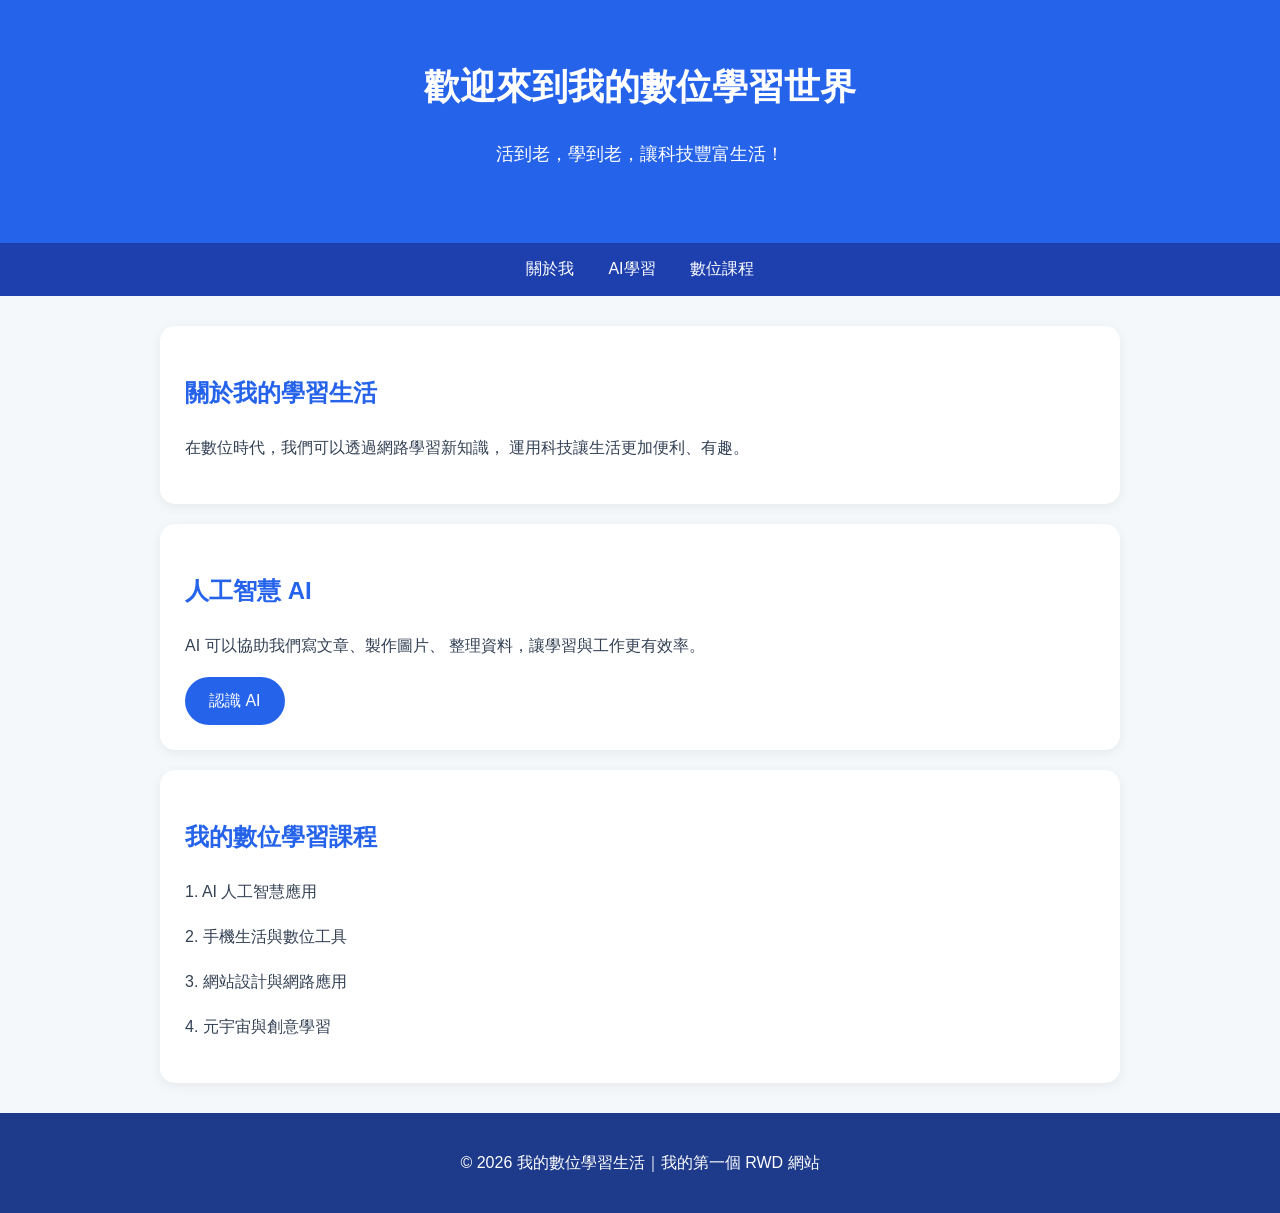
==== index.html @ a0faf8cd "Create index.html" ====
<!DOCTYPE html>
<html lang="zh-Hant">
<head>
  <meta charset="UTF-8">
  <meta name="viewport" content="width=device-width, initial-scale=1.0">
  <title>我的數位學習生活</title>
  <style>
    * {
      box-sizing: border-box;
    }

    body {
      margin: 0;
      font-family: "Microsoft JhengHei", sans-serif;
      background: #f4f8fb;
      color: #334155;
      line-height: 1.8;
    }

    header {
      background: #2563eb;
      color: white;
      text-align: center;
      padding: 55px 20px;
    }

    header h1 {
      font-size: 36px;
      margin: 0;
    }

    header p {
      font-size: 18px;
    }

    nav {
      background: #1e40af;
      text-align: center;
      padding: 12px;
    }

    nav a {
      color: white;
      text-decoration: none;
      margin: 0 15px;
    }

    main {
      max-width: 1000px;
      margin: 30px auto;
      padding: 0 20px;
    }

    .card {
      background: white;
      padding: 25px;
      margin-bottom: 20px;
      border-radius: 15px;
      box-shadow: 0 3px 12px #00000010;
    }

    .card h2 {
      color: #2563eb;
    }

    .button {
      display: inline-block;
      background: #2563eb;
      color: white;
      padding: 10px 24px;
      border-radius: 25px;
      text-decoration: none;
    }

    footer {
      background: #1e3a8a;
      color: white;
      text-align: center;
      padding: 20px;
    }

    /* RWD：平板及手機版面調整 */
    @media (max-width: 600px) {
      header {
        padding: 35px 15px;
      }

      header h1 {
        font-size: 26px;
      }

      nav a {
        display: inline-block;
        margin: 5px 8px;
      }

      main {
        padding: 0 12px;
      }

      .card {
        padding: 18px;
      }
    }
  </style>
</head>

<body>

  <header>
    <h1>歡迎來到我的數位學習世界</h1>
    <p>活到老，學到老，讓科技豐富生活！</p>
  </header>

  <nav>
    <a href="#about">關於我</a>
    <a href="#ai">AI學習</a>
    <a href="#course">數位課程</a>
  </nav>

  <main>

    <section class="card" id="about">
      <h2>關於我的學習生活</h2>
      <p>
        在數位時代，我們可以透過網路學習新知識，
        運用科技讓生活更加便利、有趣。
      </p>
    </section>

    <section class="card" id="ai">
      <h2>人工智慧 AI</h2>
      <p>
        AI 可以協助我們寫文章、製作圖片、
        整理資料，讓學習與工作更有效率。
      </p>
      <a class="button" href="https://chatgpt.com/">
        認識 AI
      </a>
    </section>

    <section class="card" id="course">
      <h2>我的數位學習課程</h2>
      <p>1. AI 人工智慧應用</p>
      <p>2. 手機生活與數位工具</p>
      <p>3. 網站設計與網路應用</p>
      <p>4. 元宇宙與創意學習</p>
    </section>

  </main>

  <footer>
    <p>© 2026 我的數位學習生活｜我的第一個 RWD 網站</p>
  </footer>

</body>
</html>
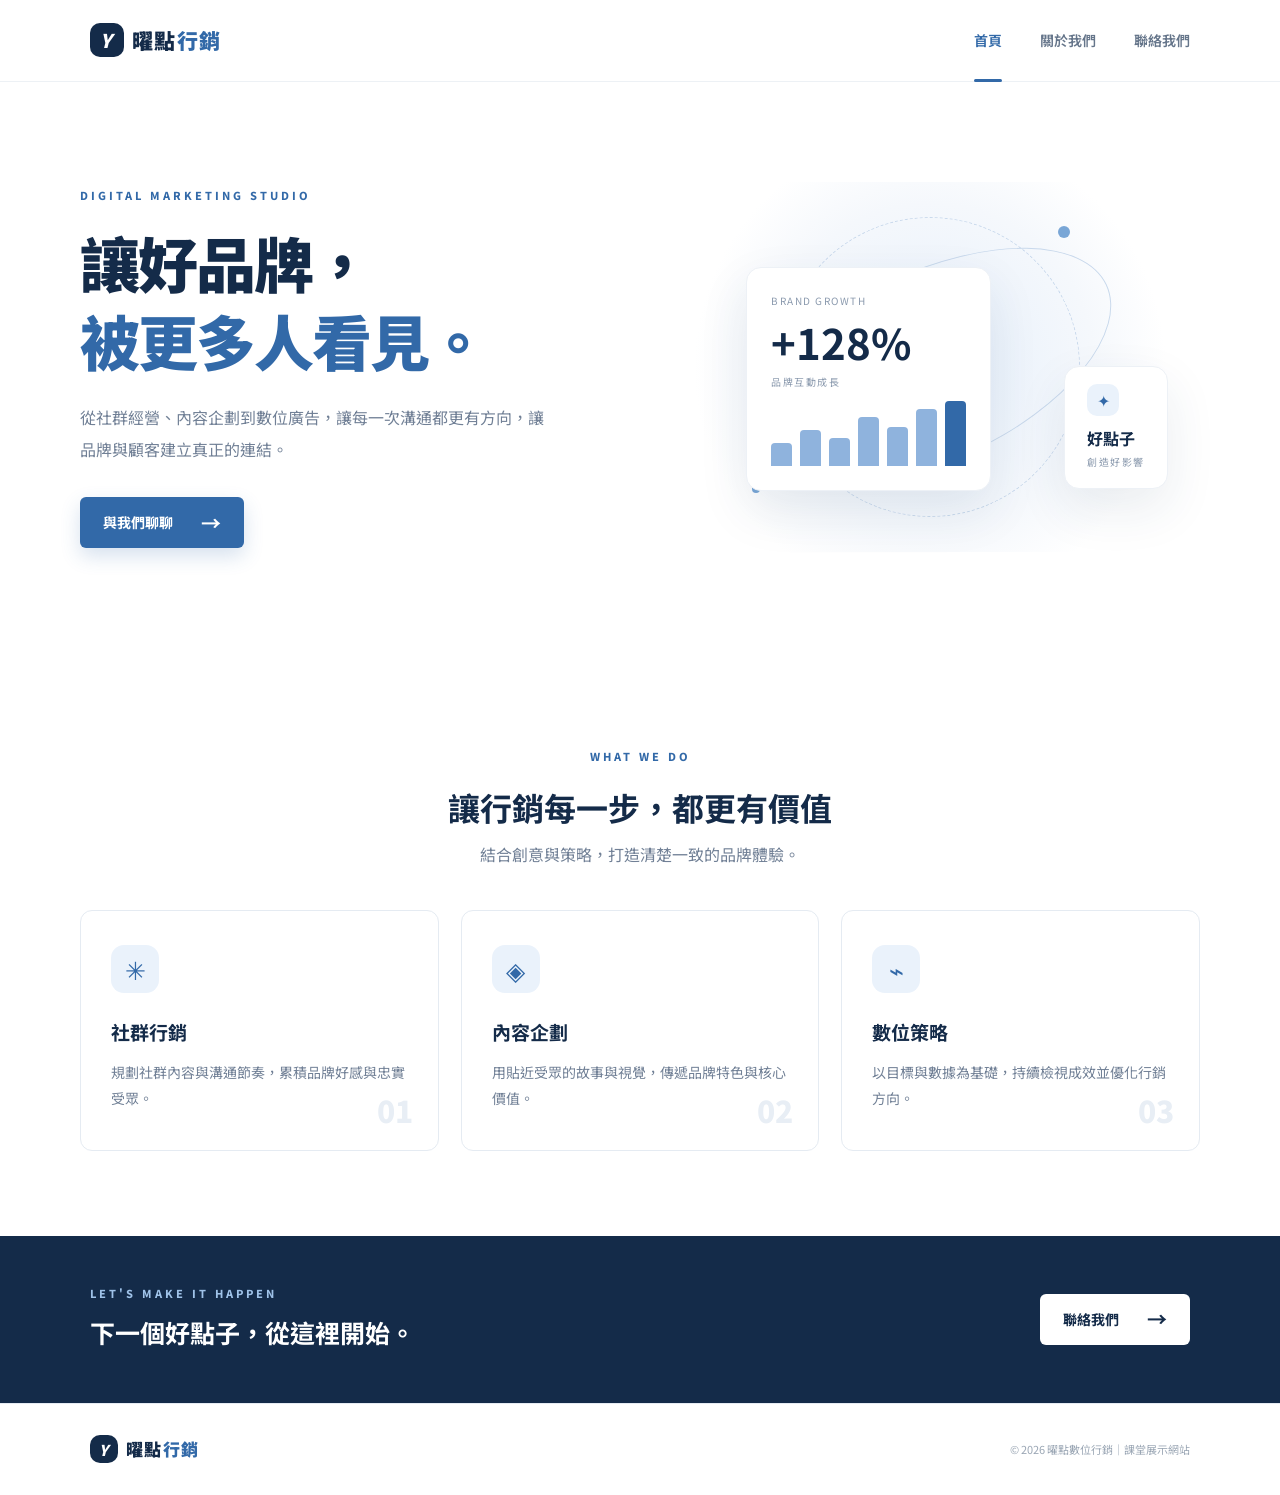
==== commit 18231590: "Add files via upload" ====
--- a/index.html
+++ b/index.html
@@ -1,158 +1,53 @@
-
 <!DOCTYPE html>
 <html lang="zh-Hant">
 <head>
   <meta charset="UTF-8">
   <meta name="viewport" content="width=device-width, initial-scale=1.0">
-  <title>我的數位學習生活</title>
-  <style>
-    * {
-      box-sizing: border-box;
-    }
-
-    body {
-      margin: 0;
-      font-family: "Microsoft JhengHei", sans-serif;
-      background: #f4f8fb;
-      color: #334155;
-      line-height: 1.8;
-    }
-
-    header {
-      background: #2563eb;
-      color: white;
-      text-align: center;
-      padding: 55px 20px;
-    }
-
-    header h1 {
-      font-size: 36px;
-      margin: 0;
-    }
-
-    header p {
-      font-size: 18px;
-    }
-
-    nav {
-      background: #1e40af;
-      text-align: center;
-      padding: 12px;
-    }
-
-    nav a {
-      color: white;
-      text-decoration: none;
-      margin: 0 15px;
-    }
-
-    main {
-      max-width: 1000px;
-      margin: 30px auto;
-      padding: 0 20px;
-    }
-
-    .card {
-      background: white;
-      padding: 25px;
-      margin-bottom: 20px;
-      border-radius: 15px;
-      box-shadow: 0 3px 12px #00000010;
-    }
-
-    .card h2 {
-      color: #2563eb;
-    }
-
-    .button {
-      display: inline-block;
-      background: #2563eb;
-      color: white;
-      padding: 10px 24px;
-      border-radius: 25px;
-      text-decoration: none;
-    }
-
-    footer {
-      background: #1e3a8a;
-      color: white;
-      text-align: center;
-      padding: 20px;
-    }
-
-    /* RWD：平板及手機版面調整 */
-    @media (max-width: 600px) {
-      header {
-        padding: 35px 15px;
-      }
-
-      header h1 {
-        font-size: 26px;
-      }
-
-      nav a {
-        display: inline-block;
-        margin: 5px 8px;
-      }
-
-      main {
-        padding: 0 12px;
-      }
-
-      .card {
-        padding: 18px;
-      }
-    }
-  </style>
+  <meta name="description" content="用策略、內容與數據，讓品牌被更多人看見。">
+  <title>曜點數位行銷｜首頁</title>
+  <link rel="stylesheet" href="style.css">
 </head>
-
 <body>
-
-  <header>
-    <h1>歡迎來到我的數位學習世界</h1>
-    <p>活到老，學到老，讓科技豐富生活！</p>
+  <header class="site-header">
+    <a class="logo" href="index.html"><span class="logo-mark">Y</span> 曜點<span>行銷</span></a>
+    <nav>
+      <a class="active" href="index.html">首頁</a>
+      <a href="about.html">關於我們</a>
+      <a href="contact.html">聯絡我們</a>
+    </nav>
   </header>
 
-  <nav>
-    <a href="#about">關於我</a>
-    <a href="#ai">AI學習</a>
-    <a href="#course">數位課程</a>
-  </nav>
-
   <main>
-
-    <section class="card" id="about">
-      <h2>關於我的學習生活</h2>
-      <p>
-        在數位時代，我們可以透過網路學習新知識，
-        運用科技讓生活更加便利、有趣。
-      </p>
+    <section class="hero">
+      <div class="hero-content">
+        <p class="eyebrow">DIGITAL MARKETING STUDIO</p>
+        <h1>讓好品牌，<br><span>被更多人看見。</span></h1>
+        <p class="hero-copy">從社群經營、內容企劃到數位廣告，讓每一次溝通都更有方向，讓品牌與顧客建立真正的連結。</p>
+        <a class="button" href="contact.html">與我們聊聊 <span>→</span></a>
+      </div>
+      <div class="hero-art" aria-label="數位行銷概念插圖">
+        <div class="orbit orbit-one"></div><div class="orbit orbit-two"></div>
+        <div class="art-card card-main"><span class="mini-label">BRAND GROWTH</span><strong>+128%</strong><small>品牌互動成長</small><div class="bars"><i></i><i></i><i></i><i></i><i></i><i></i><i></i></div></div>
+        <div class="art-card card-float"><span class="bubble">✦</span><strong>好點子</strong><small>創造好影響</small></div>
+        <div class="art-dot dot-one"></div><div class="art-dot dot-two"></div>
+      </div>
     </section>
 
-    <section class="card" id="ai">
-      <h2>人工智慧 AI</h2>
-      <p>
-        AI 可以協助我們寫文章、製作圖片、
-        整理資料，讓學習與工作更有效率。
-      </p>
-      <a class="button" href="https://chatgpt.com/">
-        認識 AI
-      </a>
+    <section class="section">
+      <div class="section-heading">
+        <p class="eyebrow">WHAT WE DO</p>
+        <h2>讓行銷每一步，都更有價值</h2>
+        <p>結合創意與策略，打造清楚一致的品牌體驗。</p>
+      </div>
+      <div class="service-grid">
+        <article class="service-card"><div class="service-icon">✳</div><h3>社群行銷</h3><p>規劃社群內容與溝通節奏，累積品牌好感與忠實受眾。</p><span class="card-number">01</span></article>
+        <article class="service-card"><div class="service-icon">◈</div><h3>內容企劃</h3><p>用貼近受眾的故事與視覺，傳遞品牌特色與核心價值。</p><span class="card-number">02</span></article>
+        <article class="service-card"><div class="service-icon">⌁</div><h3>數位策略</h3><p>以目標與數據為基礎，持續檢視成效並優化行銷方向。</p><span class="card-number">03</span></article>
+      </div>
     </section>
 
-    <section class="card" id="course">
-      <h2>我的數位學習課程</h2>
-      <p>1. AI 人工智慧應用</p>
-      <p>2. 手機生活與數位工具</p>
-      <p>3. 網站設計與網路應用</p>
-      <p>4. 元宇宙與創意學習</p>
-    </section>
-
+    <section class="cta-band"><div><p class="eyebrow">LET'S MAKE IT HAPPEN</p><h2>下一個好點子，從這裡開始。</h2></div><a class="button button-light" href="contact.html">聯絡我們 <span>→</span></a></section>
   </main>
-
-  <footer>
-    <p>© 2026 我的數位學習生活｜我的第一個 RWD 網站</p>
-  </footer>
-
+  <footer><a class="logo footer-logo" href="index.html"><span class="logo-mark">Y</span> 曜點<span>行銷</span></a><p>© 2026 曜點數位行銷｜課堂展示網站</p></footer>
 </body>
-</html>
+</html>
--- a/style.css
+++ b/style.css
@@ -0,0 +1,9 @@
+@import url('https://fonts.googleapis.com/css2?family=Noto+Sans+TC:wght@400;500;600;700;800;900&display=swap');
+:root{--navy:#142b49;--blue:#3269a8;--sky:#eaf2fb;--ink:#1c2b3d;--muted:#718096;--line:#e5ebf2;--white:#fff}
+*{box-sizing:border-box}html{scroll-behavior:smooth}body{margin:0;font-family:'Noto Sans TC',sans-serif;color:var(--ink);background:#fff;line-height:1.8}a{text-decoration:none;color:inherit}.site-header{height:82px;padding:0 max(7%,calc((100% - 1160px)/2));display:flex;align-items:center;justify-content:space-between;border-bottom:1px solid #edf1f5;background:#fff}.logo{font-size:21px;font-weight:900;letter-spacing:1px;color:var(--navy);display:flex;align-items:center;gap:8px}.logo>span:last-child{color:var(--blue);margin-left:-7px}.logo-mark{width:34px;height:34px;background:var(--navy);color:#fff;border-radius:10px;display:grid;place-items:center;font-size:19px;font-style:italic}.site-header nav{display:flex;gap:38px}.site-header nav a{font-size:14px;color:#65758a;font-weight:600;position:relative}.site-header nav a:hover,.site-header nav a.active{color:var(--blue)}.site-header nav a.active:after{content:'';position:absolute;bottom:-29px;left:0;width:100%;height:3px;background:var(--blue);border-radius:5px}
+.hero{max-width:1160px;margin:auto;min-height:580px;padding:90px 20px 100px;display:grid;grid-template-columns:1fr 1fr;align-items:center;gap:40px}.eyebrow{font-size:11px;letter-spacing:3px;color:var(--blue);font-weight:800;margin:0 0 18px}.hero h1,.page-hero h1{font-size:clamp(40px,5vw,60px);line-height:1.3;letter-spacing:-2px;color:var(--navy);margin:0 0 22px;font-weight:900}.hero h1 span,.page-hero h1 span{color:var(--blue)}.hero-copy{color:var(--muted);max-width:470px;line-height:2;margin-bottom:32px}.button{display:inline-flex;align-items:center;gap:28px;background:var(--blue);color:#fff;padding:13px 23px;border-radius:6px;font-size:14px;font-weight:700;box-shadow:0 8px 20px #3269a833;transition:.2s;border:0;cursor:pointer}.button:hover{background:var(--navy);transform:translateY(-2px)}.button span{font-size:20px;line-height:1}
+.hero-art{height:370px;position:relative;display:grid;place-items:center;background:radial-gradient(circle,#e5effb 0,#f5f8fc 50%,transparent 72%)}.orbit{position:absolute;border:1px solid #c9d9ec;border-radius:50%;transform:rotate(-25deg)}.orbit-one{width:390px;height:190px}.orbit-two{width:300px;height:300px;border-style:dashed}.art-card{position:absolute;background:#fff;border:1px solid #edf1f6;border-radius:15px;box-shadow:0 20px 50px #1c3b5c18;padding:24px}.card-main{width:245px;left:16%;top:23%;z-index:2}.mini-label,.art-card small{display:block;color:#8b9aae;font-size:10px;letter-spacing:1.5px}.card-main strong{display:block;font-size:42px;color:var(--navy);line-height:1.5}.bars{height:65px;display:flex;align-items:end;gap:8px;margin-top:10px}.bars i{display:block;flex:1;border-radius:4px 4px 0 0;background:#8fb3dd;height:35%}.bars i:nth-child(2){height:55%}.bars i:nth-child(3){height:43%}.bars i:nth-child(4){height:75%}.bars i:nth-child(5){height:60%}.bars i:nth-child(6){height:88%}.bars i:nth-child(7){height:100%;background:var(--blue)}.card-float{right:6%;bottom:17%;z-index:3;padding:17px 22px}.card-float strong{display:block;color:var(--navy)}.bubble{display:grid;place-items:center;width:32px;height:32px;background:#eaf2fb;color:var(--blue);border-radius:10px;margin-bottom:8px}.art-dot{position:absolute;width:12px;height:12px;border-radius:50%;background:#79a6d6}.dot-one{top:12%;right:24%}.dot-two{bottom:16%;left:17%;width:8px;height:8px}
+.section{max-width:1160px;margin:auto;padding:85px 20px}.section-heading{text-align:center;margin-bottom:42px}.section-heading h2,.about-copy h2{font-size:32px;color:var(--navy);margin:0 0 10px;line-height:1.4}.section-heading>p:last-child{color:var(--muted);margin:0}.service-grid{display:grid;grid-template-columns:repeat(3,1fr);gap:22px}.service-card{position:relative;padding:34px 30px 38px;border:1px solid var(--line);border-radius:12px;transition:.25s;background:#fff;overflow:hidden}.service-card:hover{transform:translateY(-5px);box-shadow:0 16px 40px #1c3b5c12;border-color:#cbd9e8}.service-icon{width:48px;height:48px;border-radius:13px;background:var(--sky);color:var(--blue);display:grid;place-items:center;font-size:25px;margin-bottom:22px}.service-card h3{color:var(--navy);margin:0 0 9px;font-size:19px}.service-card p{font-size:14px;color:var(--muted);margin:0;line-height:1.9}.card-number{position:absolute;right:25px;bottom:13px;color:#e8eef5;font-size:30px;font-weight:900}.cta-band{background:var(--navy);padding:48px max(7%,calc((100% - 1120px)/2));display:flex;justify-content:space-between;align-items:center;color:#fff}.cta-band .eyebrow{color:#9fc2e8;margin-bottom:6px}.cta-band h2{font-size:25px;margin:0}.button-light{background:#fff;color:var(--navy);box-shadow:none}.button-light:hover{background:#eaf2fb;color:var(--navy)}
+.page-hero{padding:95px 20px 80px;text-align:center;background:linear-gradient(180deg,#f4f8fd,#fff)}.page-hero h1{font-size:48px}.page-hero>p:last-child{color:var(--muted);max-width:600px;margin:0 auto}.about-layout{display:grid;grid-template-columns:1fr 1fr;align-items:center;gap:90px}.about-visual{height:370px;background:#edf4fb;border-radius:16px;display:grid;place-items:center;position:relative;overflow:hidden}.visual-circle{width:245px;height:245px;border:1px solid #9bb8d7;border-radius:50%;display:grid;place-items:center;background:radial-gradient(circle,#fff 0,#dce9f7 70%);box-shadow:0 20px 50px #24476a18}.visual-circle span{font-size:26px;line-height:1.25;letter-spacing:3px;font-weight:700;color:var(--navy);text-align:center}.visual-circle b{color:var(--blue)}.visual-caption{position:absolute;bottom:22px;font-size:10px;letter-spacing:3px;color:#7890aa}.about-copy h2{margin-bottom:20px}.about-copy>p:not(.eyebrow){font-size:14px;color:var(--muted);line-height:2.1}.text-link{display:inline-block;color:var(--blue);font-size:14px;font-weight:700;margin-top:15px}.text-link span{font-size:20px;margin-left:12px}.values-section{background:#f6f9fc;padding:75px 7% 90px}.values-section .section-heading{margin-bottom:35px}.value-grid{max-width:1100px;margin:auto;display:grid;grid-template-columns:repeat(3,1fr);gap:25px}.value-grid article{background:#fff;padding:28px;border-radius:10px}.value-grid article>span{color:#8eafd2;font-size:12px;font-weight:800;letter-spacing:2px}.value-grid h3{color:var(--navy);margin:8px 0}.value-grid p{font-size:14px;color:var(--muted);margin:0}
+.contact-hero{padding-bottom:65px}.contact-wrap{max-width:1080px;margin:0 auto 100px;padding:0 20px;display:grid;grid-template-columns:.8fr 1.2fr;gap:75px}.contact-info{padding-top:22px}.contact-info h2{font-size:30px;line-height:1.5;color:var(--navy);margin:0 0 15px}.contact-info>p:not(.eyebrow){color:var(--muted);font-size:14px;margin-bottom:38px}.info-line{display:flex;align-items:center;gap:15px;margin:22px 0}.info-line>span{width:42px;height:42px;border-radius:10px;background:var(--sky);color:var(--blue);display:grid;place-items:center;font-size:19px}.info-line small{display:block;color:#9aa8b8;font-size:10px;letter-spacing:2px}.info-line strong{font-size:13px;color:var(--navy)}.contact-form{padding:35px;background:#fff;border:1px solid var(--line);border-radius:13px;box-shadow:0 15px 45px #1c3b5c0b}.contact-form label{display:block;color:var(--navy);font-size:13px;font-weight:700;margin:0 0 8px}.contact-form em{color:#d46a6a;font-style:normal}.contact-form input,.contact-form textarea{display:block;width:100%;padding:13px 14px;border:1px solid #dfe6ee;border-radius:6px;font:inherit;font-size:13px;margin-bottom:22px;outline:none;background:#fbfcfe}.contact-form input:focus,.contact-form textarea:focus{border-color:#7ca4d0;box-shadow:0 0 0 3px #eaf2fb}.contact-form textarea{resize:vertical}.submit-button{font-family:inherit}.form-note{font-size:11px;color:#98a5b4;margin:14px 0 0}.hp-field{position:absolute;left:-5000px;width:1px;height:1px;overflow:hidden}footer{border-top:1px solid var(--line);padding:25px max(7%,calc((100% - 1160px)/2));display:flex;align-items:center;justify-content:space-between}footer p{font-size:11px;color:#9aa6b4}.footer-logo{font-size:17px}.footer-logo .logo-mark{width:28px;height:28px;font-size:15px}
+@media(max-width:760px){.site-header{height:auto;min-height:75px;padding:15px 5%;gap:15px;flex-wrap:wrap}.site-header nav{gap:20px}.site-header nav a.active:after{bottom:-8px}.hero{grid-template-columns:1fr;padding:65px 7% 55px;gap:5px}.hero-art{height:300px}.card-main{left:12%}.card-float{right:5%}.section{padding:60px 7%}.service-grid,.value-grid{grid-template-columns:1fr}.cta-band{padding:38px 7%;gap:20px;align-items:flex-start;flex-direction:column}.page-hero{padding:65px 7% 55px}.page-hero h1{font-size:39px}.about-layout{grid-template-columns:1fr;gap:35px}.about-visual{height:300px}.contact-wrap{grid-template-columns:1fr;gap:25px;margin-bottom:65px}.contact-form{padding:25px 20px}footer{padding:22px 6%;gap:12px;flex-direction:column;align-items:flex-start}footer p{margin:0}}
